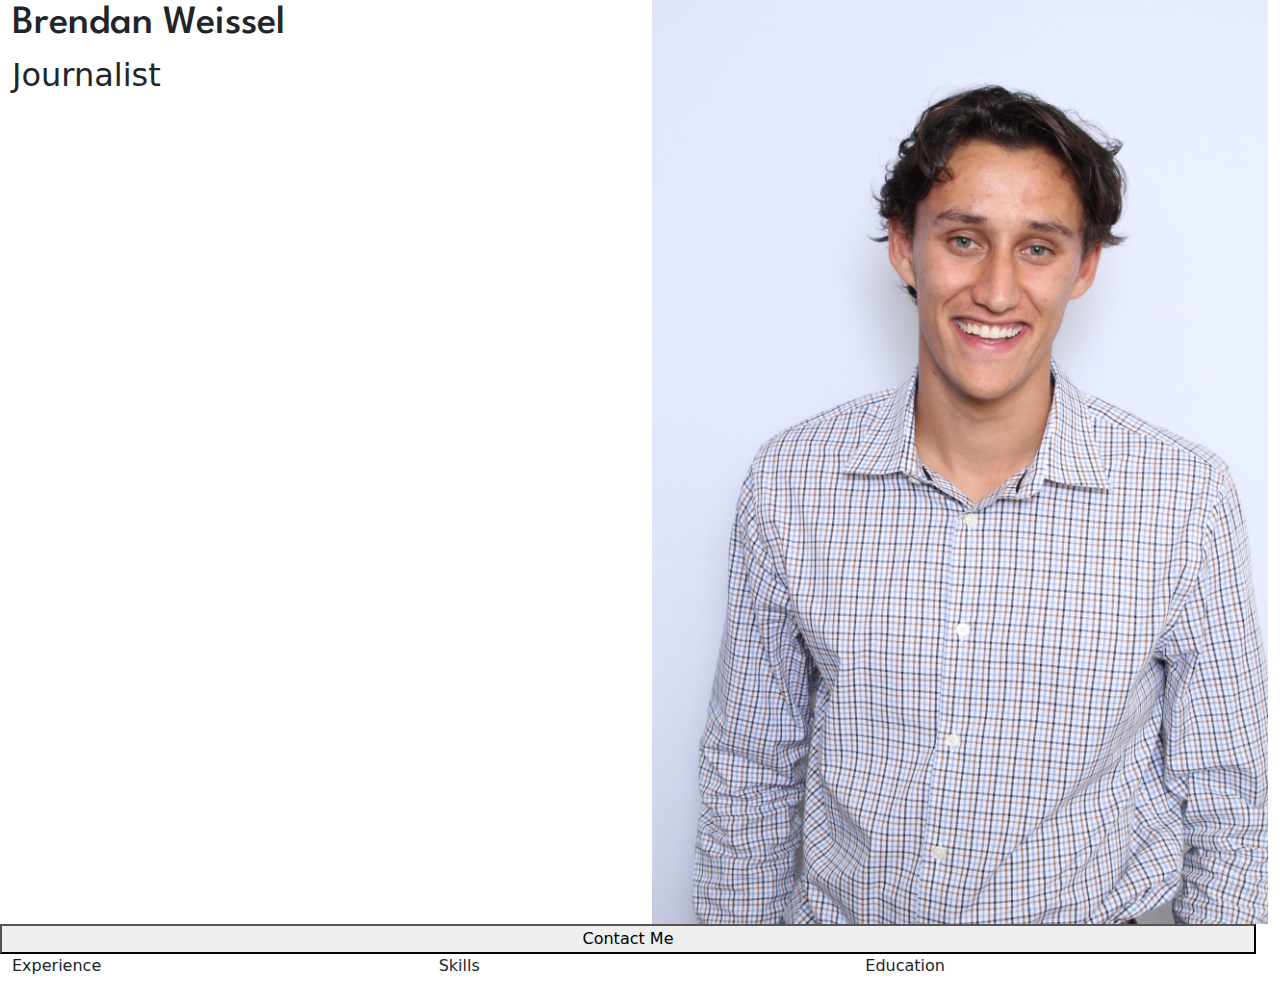
==== online-portfolio/index.html @ 73f27277 "start of online portfolio" ====
<!doctype html>
<html lang="en">
    <head>
        <meta charset="UTF-8" />
        <meta name="viewport" content="width=device-width, initial-scale=1" />

        <title>Brendan Weissel Portfolio</title>
        <link
            href="https://cdn.jsdelivr.net/npm/bootstrap@5.3.3/dist/css/bootstrap.min.css"
            rel="stylesheet"
            integrity="sha384-QWTKZyjpPEjISv5WaRU9OFeRpok6YctnYmDr5pNlyT2bRjXh0JMhjY6hW+ALEwIH"
            crossorigin="anonymous" />

        <link rel="preconnect" href="https://fonts.googleapis.com" />
        <link rel="preconnect" href="https://fonts.gstatic.com" crossorigin />
        <link
            href="https://fonts.googleapis.com/css2?family=League+Spartan:wght@100..900&display=swap"
            rel="stylesheet" />

        <link href="style.css" rel="stylesheet" />
    </head>

    <body>
        <div class="container-fluid">
            <div class="row">
                <div class="col-sm-6">
                    <h1>Brendan Weissel</h1>
                    <h2>Journalist</h2>
                </div>

                <div class="col-sm-6">
                    <img src="0362.JPG" alt="Brendan Weissel headshot" />
                </div>
                <div class="row">
                    <button>Contact Me</button>
                </div>
                <div class="col-sm-4">
                    <p>Experience</p>
                </div>
                <div class="col-sm-4">
                    <p>Skills</p>
                </div>
                <div class="col-sm-4">
                    <p>Education</p>
                </div>
            </div>
        </div>
    </body>
</html>
---- online-portfolio/style.css ----
/*
MY COLOR PALETTE
color 1: 868596
*/
img {
    width: 100%;
}

h1 {
    font-family: "League Spartan", serif;
}
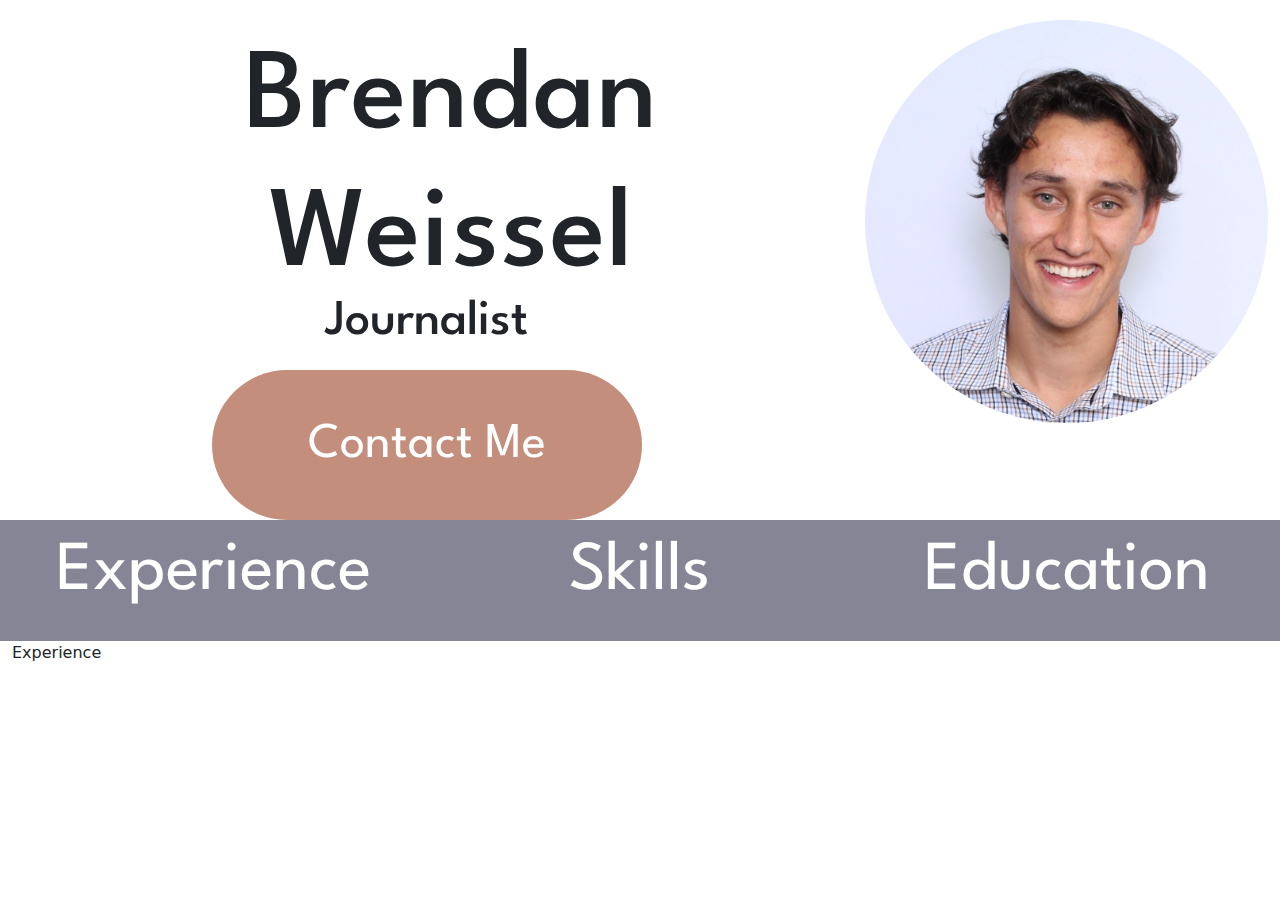
==== commit 24a3603e: "updated portfolio" ====
--- a/online-portfolio/index.html
+++ b/online-portfolio/index.html
@@ -14,7 +14,7 @@
         <link rel="preconnect" href="https://fonts.googleapis.com" />
         <link rel="preconnect" href="https://fonts.gstatic.com" crossorigin />
         <link
-            href="https://fonts.googleapis.com/css2?family=League+Spartan:wght@100..900&display=swap"
+            href="https://fonts.googleapis.com/css2?family=League+Spartan:wght@100..900&family=Montserrat:ital,wght@0,100..900;1,100..900&display=swap"
             rel="stylesheet" />
 
         <link href="style.css" rel="stylesheet" />
@@ -23,17 +23,16 @@
     <body>
         <div class="container-fluid">
             <div class="row">
-                <div class="col-sm-6">
+                <div class="col-sm-8">
                     <h1>Brendan Weissel</h1>
                     <h2>Journalist</h2>
+                    <button>Contact Me</button>
                 </div>
-
-                <div class="col-sm-6">
+                <div class="col-sm-4">
                     <img src="0362.JPG" alt="Brendan Weissel headshot" />
                 </div>
-                <div class="row">
-                    <button>Contact Me</button>
-                </div>
+            </div>
+            <div class="row" id="intro">
                 <div class="col-sm-4">
                     <p>Experience</p>
                 </div>
@@ -45,5 +44,9 @@
                 </div>
             </div>
         </div>
+
+        <div class="container-fluid" id="sections">
+            <div class="col"><p>Experience</p></div>
+        </div>
     </body>
 </html>
--- a/online-portfolio/style.css
+++ b/online-portfolio/style.css
@@ -1,11 +1,59 @@
 /*
 MY COLOR PALETTE
-color 1: 868596
+color 1: #868596 gray
+color 2: #c48e7c brownish
 */
-img {
-    width: 100%;
+
+@media {
+    img {
+        width: 100%;
+        border-radius: 50%;
+        margin: 20px 0px 20px 0px;
+    }
+
+    h1 {
+        font-family: "League Spartan", serif;
+        font-size: 115px;
+        margin: 30px 0px -24px 50px;
+        text-align: center;
+        letter-spacing: 2px
+    }
+    h2 {
+        font-family: "League Spartan", serif;
+        padding: 10px;
+        font-size: 50px;
+        text-align: center;
+    }
+
+    #intro {
+        background-color: #868596;
+        color: white;
+        font-family: "League Spartan", serif;
+        text-align-last: center;
+        font-size: 70px;
+border: none;
+        
+    }
+
+    button {
+        background-color: #c48e7c;
+        color: white;
+        font-family: "League Spartan", serif;
+        border-radius: 100px;
+        width: 430px;
+        padding: 20px;
+        font-size: 50px;
+        height: 150px;
+  border: none; 
+margin: 0px auto 0px auto;
+        display: block;
+}
+    }
+
+    button:hover {
+        background-color: #372b2c;
+    }
 }
 
-h1 {
-    font-family: "League Spartan", serif;
+@media (min-width: 576px) {
 }
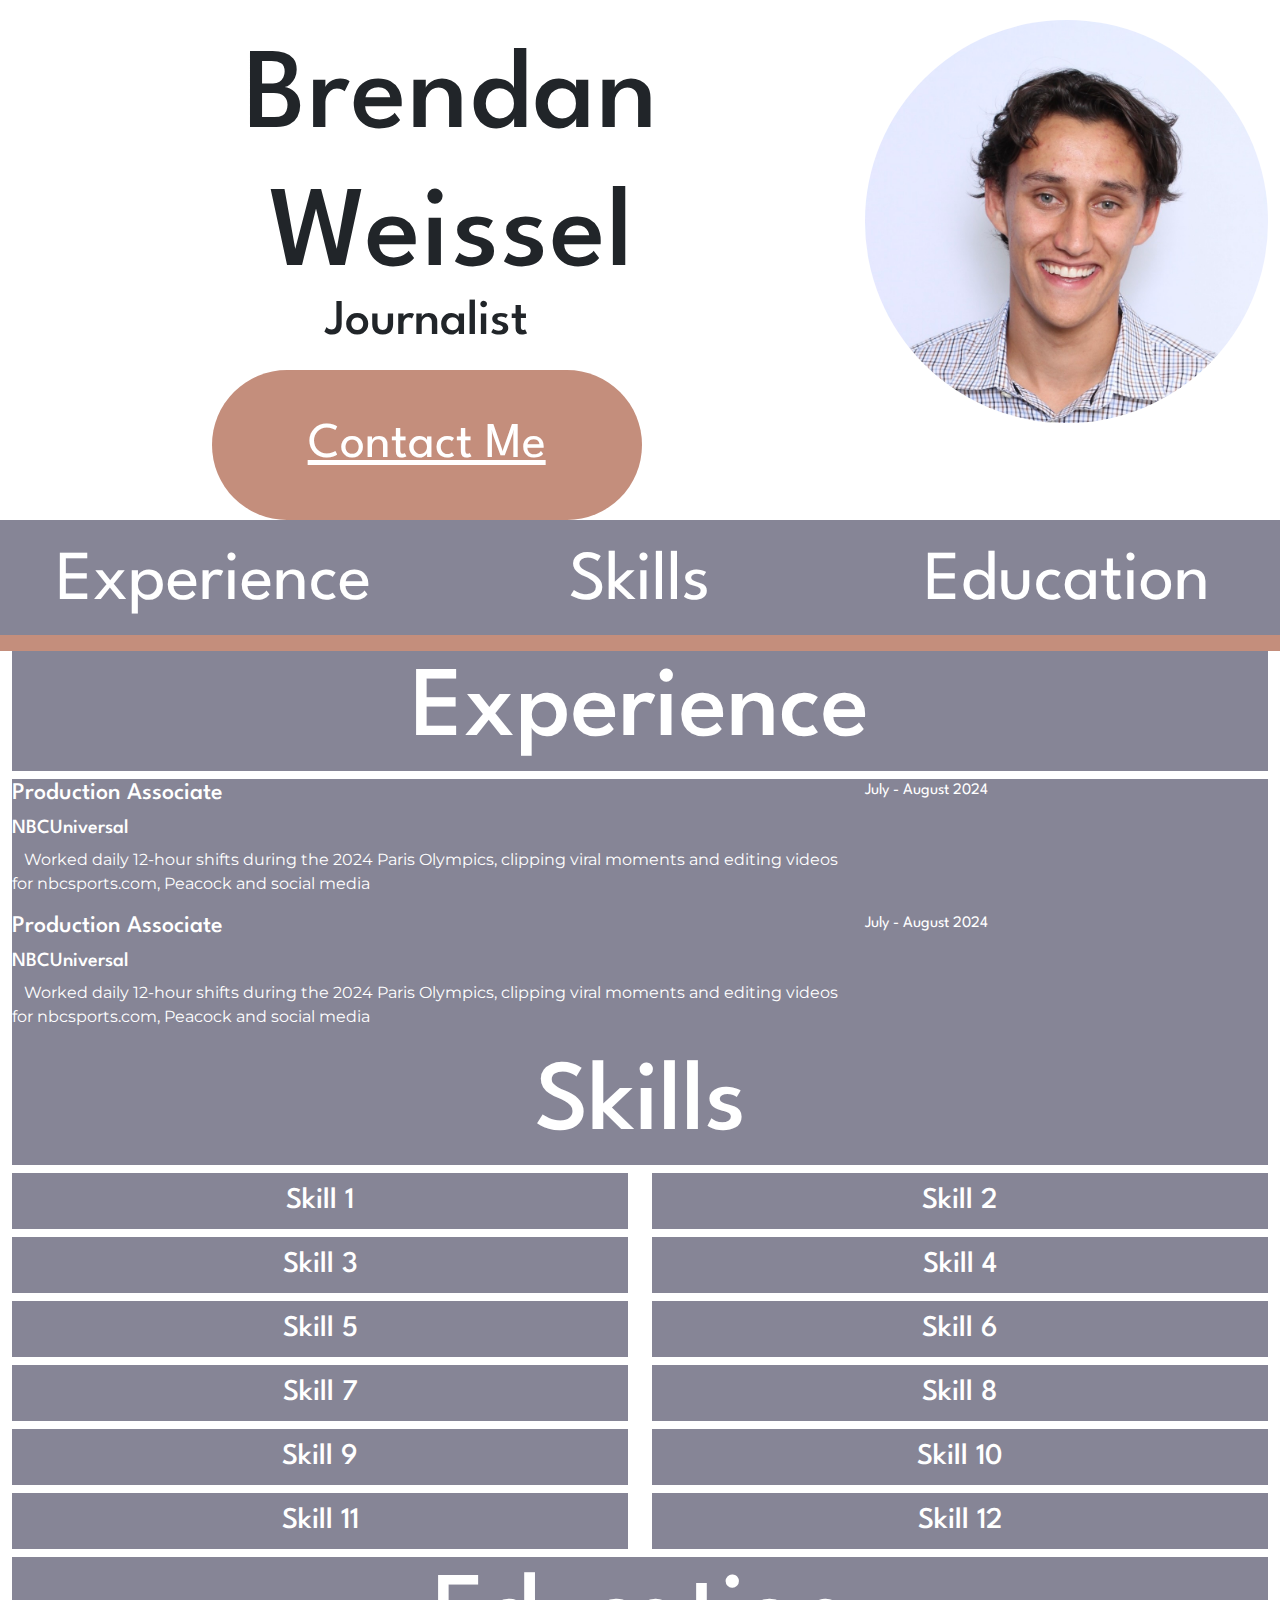
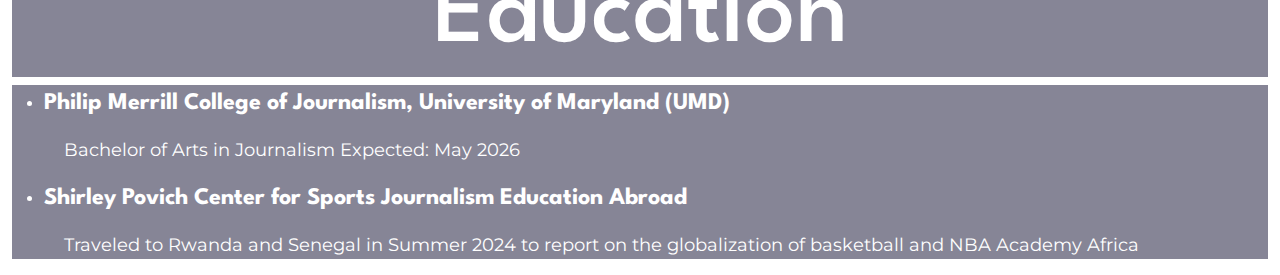
==== commit 0a60f8a2: "updated portfolio" ====
--- a/online-portfolio/index.html
+++ b/online-portfolio/index.html
@@ -26,27 +26,103 @@
                 <div class="col-sm-8">
                     <h1>Brendan Weissel</h1>
                     <h2>Journalist</h2>
-                    <button>Contact Me</button>
+                    <a href="mailto:weisselb@terpmail.umd.edu" class="button">Contact Me</a>
                 </div>
                 <div class="col-sm-4">
                     <img src="0362.JPG" alt="Brendan Weissel headshot" />
                 </div>
             </div>
             <div class="row" id="intro">
-                <div class="col-sm-4">
-                    <p>Experience</p>
-                </div>
-                <div class="col-sm-4">
+                <div class="col-sm-4" id="experience"><p>Experience</p></div>
+                <div class="col-sm-4" id="skills">
                     <p>Skills</p>
                 </div>
-                <div class="col-sm-4">
+                <div class="col-sm-4" id="education">
                     <p>Education</p>
                 </div>
             </div>
         </div>
 
+        <div class="container-fluid">
+            <div class="col-sm-12"><h3 class="experience">Experience</h3></div>
+
+            <div class="experience-section">
+                <div class="row">
+                    <div class="col-sm-8">
+                        <h4 class="job-title">Production Associate</h4>
+                        <h5 class="company">NBCUniversal</h5>
+                        <p class="description">
+                            Worked daily 12-hour shifts during the 2024 Paris Olympics, clipping viral moments and
+                            editing videos for nbcsports.com, Peacock and social media
+                        </p>
+                    </div>
+                    <div class="col-sm-4">
+                        <p class="job-date">July - August 2024</p>
+                    </div>
+                </div>
+
+                <!-- Second job entry -->
+                <div class="row">
+                    <div class="col-sm-8">
+                        <h4 class="job-title">Production Associate</h4>
+                        <h5 class="company">NBCUniversal</h5>
+                        <p class="description">
+                            Worked daily 12-hour shifts during the 2024 Paris Olympics, clipping viral moments and
+                            editing videos for nbcsports.com, Peacock and social media
+                        </p>
+                    </div>
+                    <div class="col-sm-4">
+                        <p class="job-date">July - August 2024</p>
+                    </div>
+                </div>
+
+                <!-- ADD JOBS HERE -->
+            </div>
+        </div>
+
         <div class="container-fluid" id="sections">
-            <div class="col"><p>Experience</p></div>
+            <div class="col-sm-12"><h3>Skills</h3></div>
+
+            <div class="skills-section">
+                <div class="row">
+                    <div class="col-md-6 text-center">
+                        <h6>Skill 1</h6>
+                        <h6>Skill 3</h6>
+                        <h6>Skill 5</h6>
+                        <h6>Skill 7</h6>
+                        <h6>Skill 9</h6>
+                        <h6>Skill 11</h6>
+                    </div>
+                    <div class="col-md-6 text-center">
+                        <h6>Skill 2</h6>
+                        <h6>Skill 4</h6>
+                        <h6>Skill 6</h6>
+                        <h6>Skill 8</h6>
+                        <h6>Skill 10</h6>
+                        <h6>Skill 12</h6>
+                    </div>
+                </div>
+            </div>
+        </div>
+
+        <div class="container-fluid">
+            <div class="col-sm-12"><h3>Education</h3></div>
+
+            <div class="education-section">
+                <ul class="education-list">
+                    <li>
+                        <p class="schoolname">Philip Merrill College of Journalism, University of Maryland (UMD)</p>
+                        <p class="degree">Bachelor of Arts in Journalism Expected: May 2026</p>
+                    </li>
+                    <li>
+                        <p class="schoolname">Shirley Povich Center for Sports Journalism Education Abroad</p>
+                        <p class="degree">
+                            Traveled to Rwanda and Senegal in Summer 2024 to report on the globalization of basketball
+                            and NBA Academy Africa
+                        </p>
+                    </li>
+                </ul>
+            </div>
         </div>
     </body>
 </html>
--- a/online-portfolio/style.css
+++ b/online-portfolio/style.css
@@ -3,7 +3,6 @@
 color 1: #868596 gray
 color 2: #c48e7c brownish
 */
-
 @media {
     img {
         width: 100%;
@@ -16,7 +15,7 @@
         font-size: 115px;
         margin: 30px 0px -24px 50px;
         text-align: center;
-        letter-spacing: 2px
+        letter-spacing: 2px;
     }
     h2 {
         font-family: "League Spartan", serif;
@@ -25,17 +24,38 @@
         text-align: center;
     }
 
+    h3 {
+        font-size: 100px;
+        text-align: center;
+        font-family: "League Spartan", serif;
+        background-color: #868596;
+        color: white;
+    }
+
+    h6 {
+        font-family: "League Spartan", serif;
+        padding: 10px;
+        font-size: 30px;
+        text-align: center;
+        background-color: #868596;
+        color: white;
+    }
+
     #intro {
         background-color: #868596;
         color: white;
         font-family: "League Spartan", serif;
-        text-align-last: center;
+        text-align: center;
         font-size: 70px;
-border: none;
-        
+        border-bottom: 16px solid #c48e7c;
     }
 
-    button {
+    #intro p {
+        padding: 10px 0px 0px 0px;
+        margin: 0px;
+    }
+
+    .button {
         background-color: #c48e7c;
         color: white;
         font-family: "League Spartan", serif;
@@ -44,16 +64,84 @@
         padding: 20px;
         font-size: 50px;
         height: 150px;
-  border: none; 
-margin: 0px auto 0px auto;
+        border: none;
+        margin: 0px auto 0px auto;
         display: block;
-}
+        text-align: center;
+        line-height: 110px;
     }
 
-    button:hover {
+    .button:hover {
         background-color: #372b2c;
     }
+
+    .button:active {
+        background-color: #4169e1;
+    }
+
+    .experience-section {
+        background-color: #868596;
+        padding: none;
+        margin: none;
+    }
+
+    .job-title {
+        font-family: "League Spartan", serif;
+        color: white;
+    }
+
+    .company {
+        font-family: "League Spartan", serif;
+        color: white;
+    }
+
+    .description {
+        font-family: "Montserrat", sans-serif;
+        color: white;
+        text-indent: 12px;
+    }
+
+    .job-date {
+        font-family: "League Spartan", serif;
+        color: white;
+    }
+
+    .skillright {
+        display: flex;
+        justify-content: flex-start;
+    }
+
+    .skillsleft {
+        display: flex;
+        justify-content: flex-end;
+    }
+
+    .schoolname {
+        color: white;
+        font-family: "League Spartan", serif;
+        font-size: 24px;
+        font-weight: bold;
+    }
+
+    .degree {
+        color: white;
+        font-family: "Montserrat", sans-serif;
+        font-size: 18px;
+        padding-left: 20px;
+    }
+
+    .education-section {
+        background-color: #868596;
+    }
+
+    .education-list li {
+        color: white;
+    }
+
+    .education-list {
+        list-style-type: disc;
+    }
+
+    @media (min-width: 576px) {
+    }
 }
-
-@media (min-width: 576px) {
-}
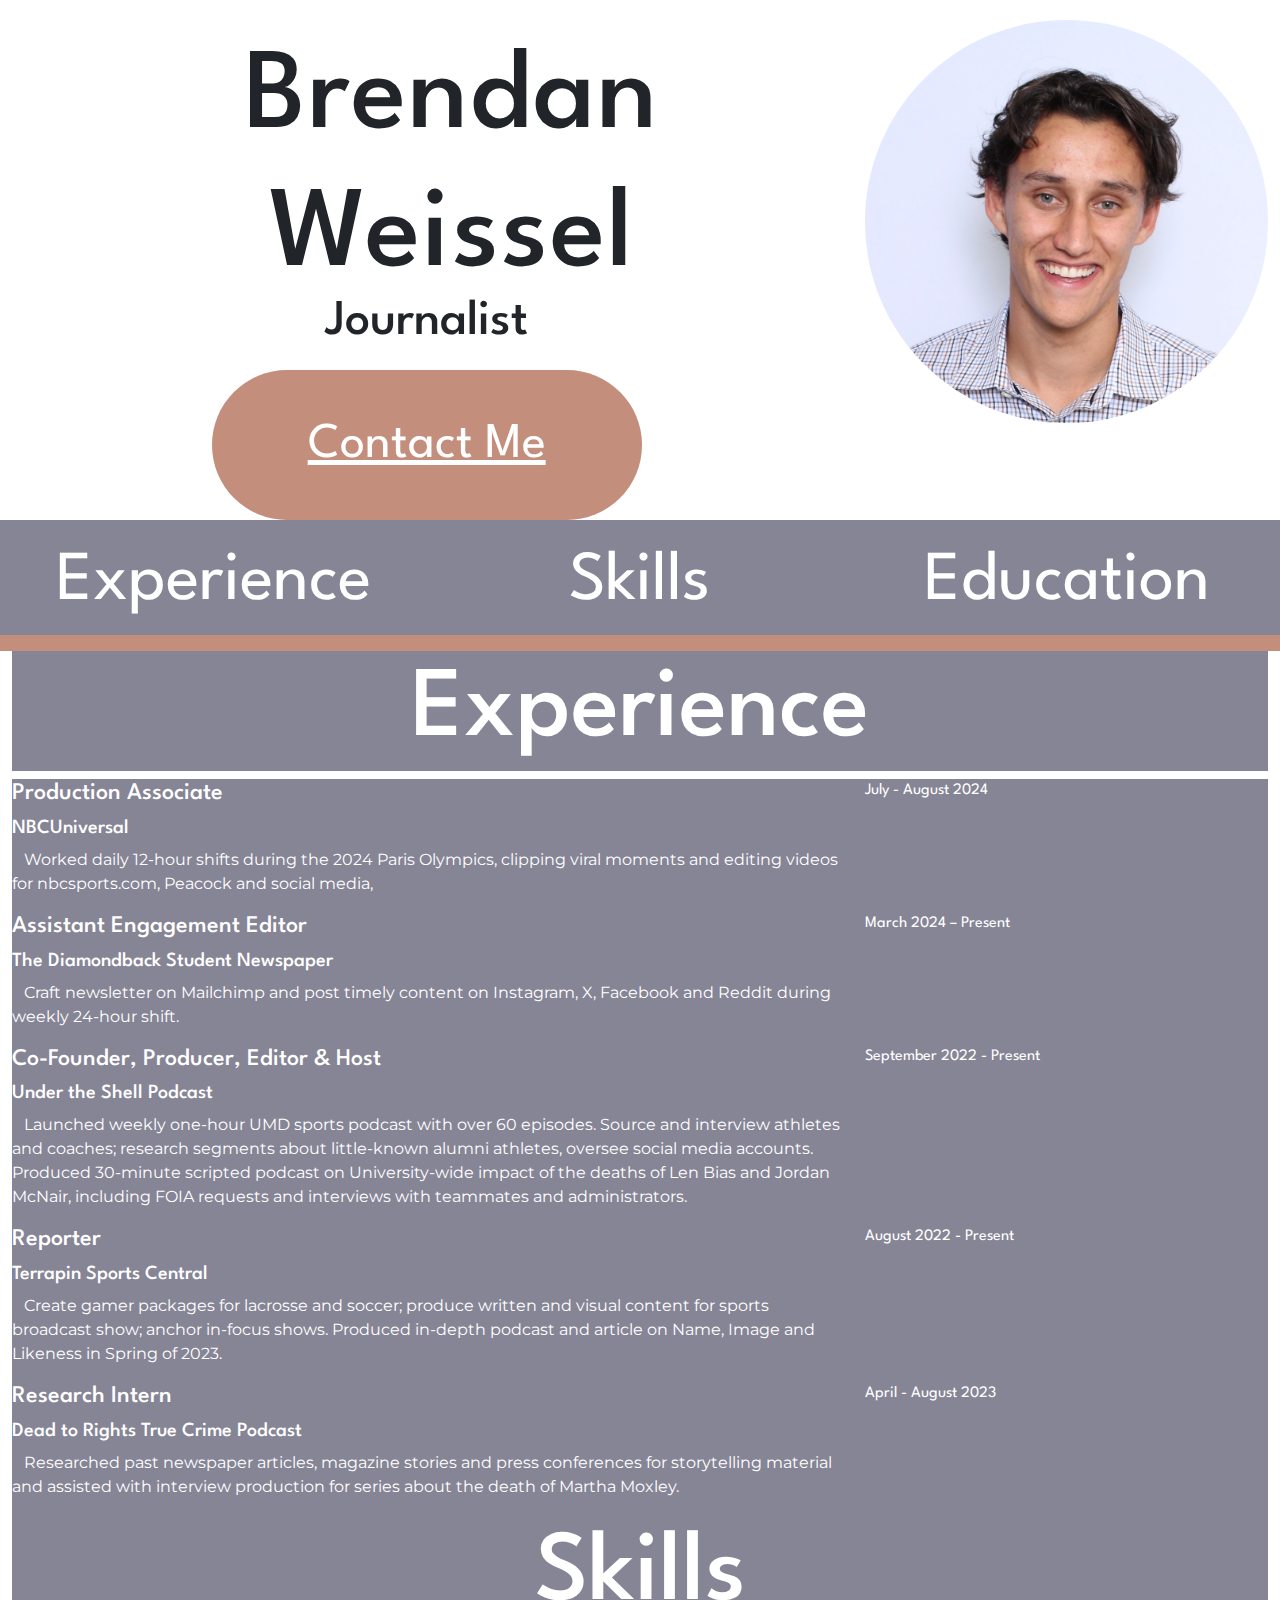
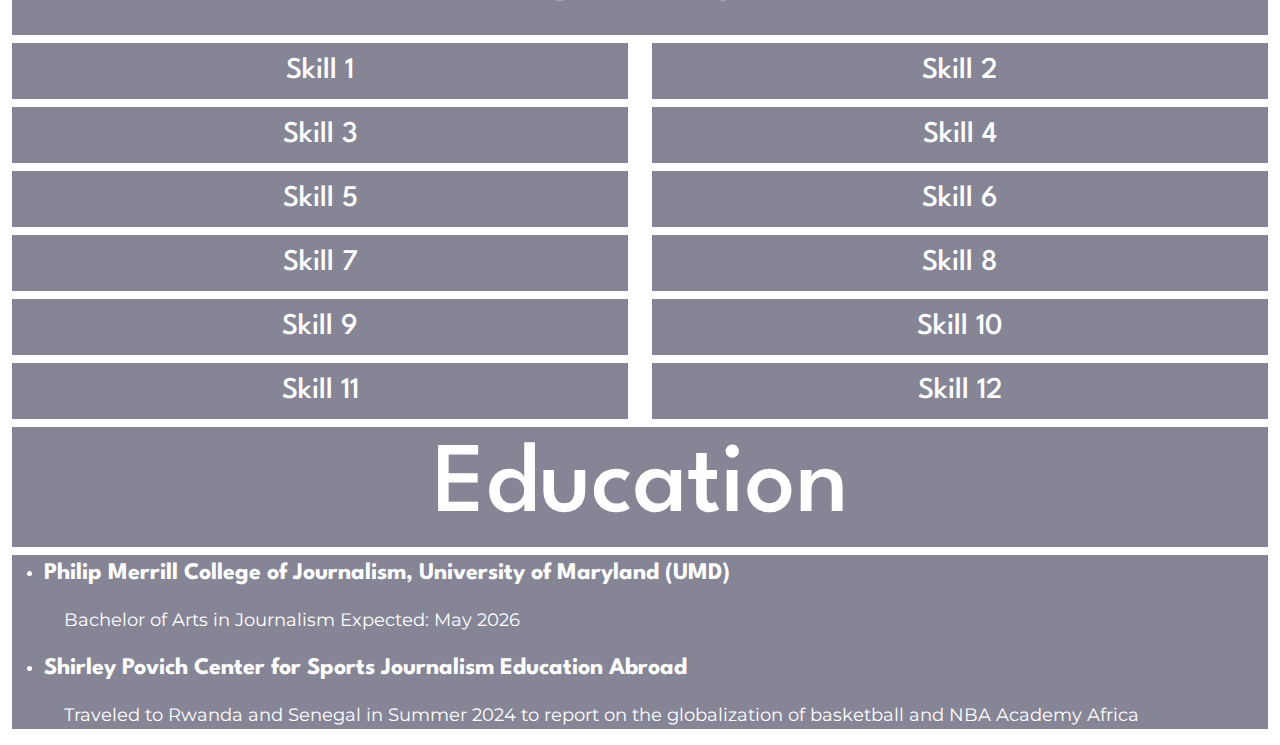
==== commit 1d2b2d6b: "jobs inserted" ====
--- a/online-portfolio/index.html
+++ b/online-portfolio/index.html
@@ -53,7 +53,7 @@
                         <h5 class="company">NBCUniversal</h5>
                         <p class="description">
                             Worked daily 12-hour shifts during the 2024 Paris Olympics, clipping viral moments and
-                            editing videos for nbcsports.com, Peacock and social media
+                            editing videos for nbcsports.com, Peacock and social media,
                         </p>
                     </div>
                     <div class="col-sm-4">
@@ -61,22 +61,65 @@
                     </div>
                 </div>
 
-                <!-- Second job entry -->
                 <div class="row">
                     <div class="col-sm-8">
-                        <h4 class="job-title">Production Associate</h4>
-                        <h5 class="company">NBCUniversal</h5>
+                        <h4 class="job-title">Assistant Engagement Editor</h4>
+                        <h5 class="company">The Diamondback Student Newspaper</h5>
                         <p class="description">
-                            Worked daily 12-hour shifts during the 2024 Paris Olympics, clipping viral moments and
-                            editing videos for nbcsports.com, Peacock and social media
+                            Craft newsletter on Mailchimp and post timely content on Instagram, X, Facebook and Reddit
+                            during weekly 24-hour shift.
                         </p>
                     </div>
                     <div class="col-sm-4">
-                        <p class="job-date">July - August 2024</p>
+                        <p class="job-date">March 2024 – Present</p>
                     </div>
                 </div>
 
-                <!-- ADD JOBS HERE -->
+                <div class="row">
+                    <div class="col-sm-8">
+                        <h4 class="job-title">Co-Founder, Producer, Editor & Host</h4>
+                        <h5 class="company">Under the Shell Podcast</h5>
+                        <p class="description">
+                            Launched weekly one-hour UMD sports podcast with over 60 episodes. Source and interview
+                            athletes and coaches; research segments about little-known alumni athletes, oversee social
+                            media accounts. Produced 30-minute scripted podcast on University-wide impact of the deaths
+                            of Len Bias and Jordan McNair, including FOIA requests and interviews with teammates and
+                            administrators.
+                        </p>
+                    </div>
+                    <div class="col-sm-4">
+                        <p class="job-date">September 2022 - Present</p>
+                    </div>
+                </div>
+
+                <div class="row">
+                    <div class="col-sm-8">
+                        <h4 class="job-title">Reporter</h4>
+                        <h5 class="company">Terrapin Sports Central</h5>
+                        <p class="description">
+                            Create gamer packages for lacrosse and soccer; produce written and visual content for sports
+                            broadcast show; anchor in-focus shows. Produced in-depth podcast and article on Name, Image
+                            and Likeness in Spring of 2023.
+                        </p>
+                    </div>
+                    <div class="col-sm-4">
+                        <p class="job-date">August 2022 - Present</p>
+                    </div>
+                </div>
+
+                <div class="row">
+                    <div class="col-sm-8">
+                        <h4 class="job-title">Research Intern</h4>
+                        <h5 class="company">Dead to Rights True Crime Podcast</h5>
+                        <p class="description">
+                            Researched past newspaper articles, magazine stories and press conferences for storytelling
+                            material and assisted with interview production for series about the death of Martha Moxley.
+                        </p>
+                    </div>
+                    <div class="col-sm-4">
+                        <p class="job-date">April - August 2023</p>
+                    </div>
+                </div>
             </div>
         </div>
 
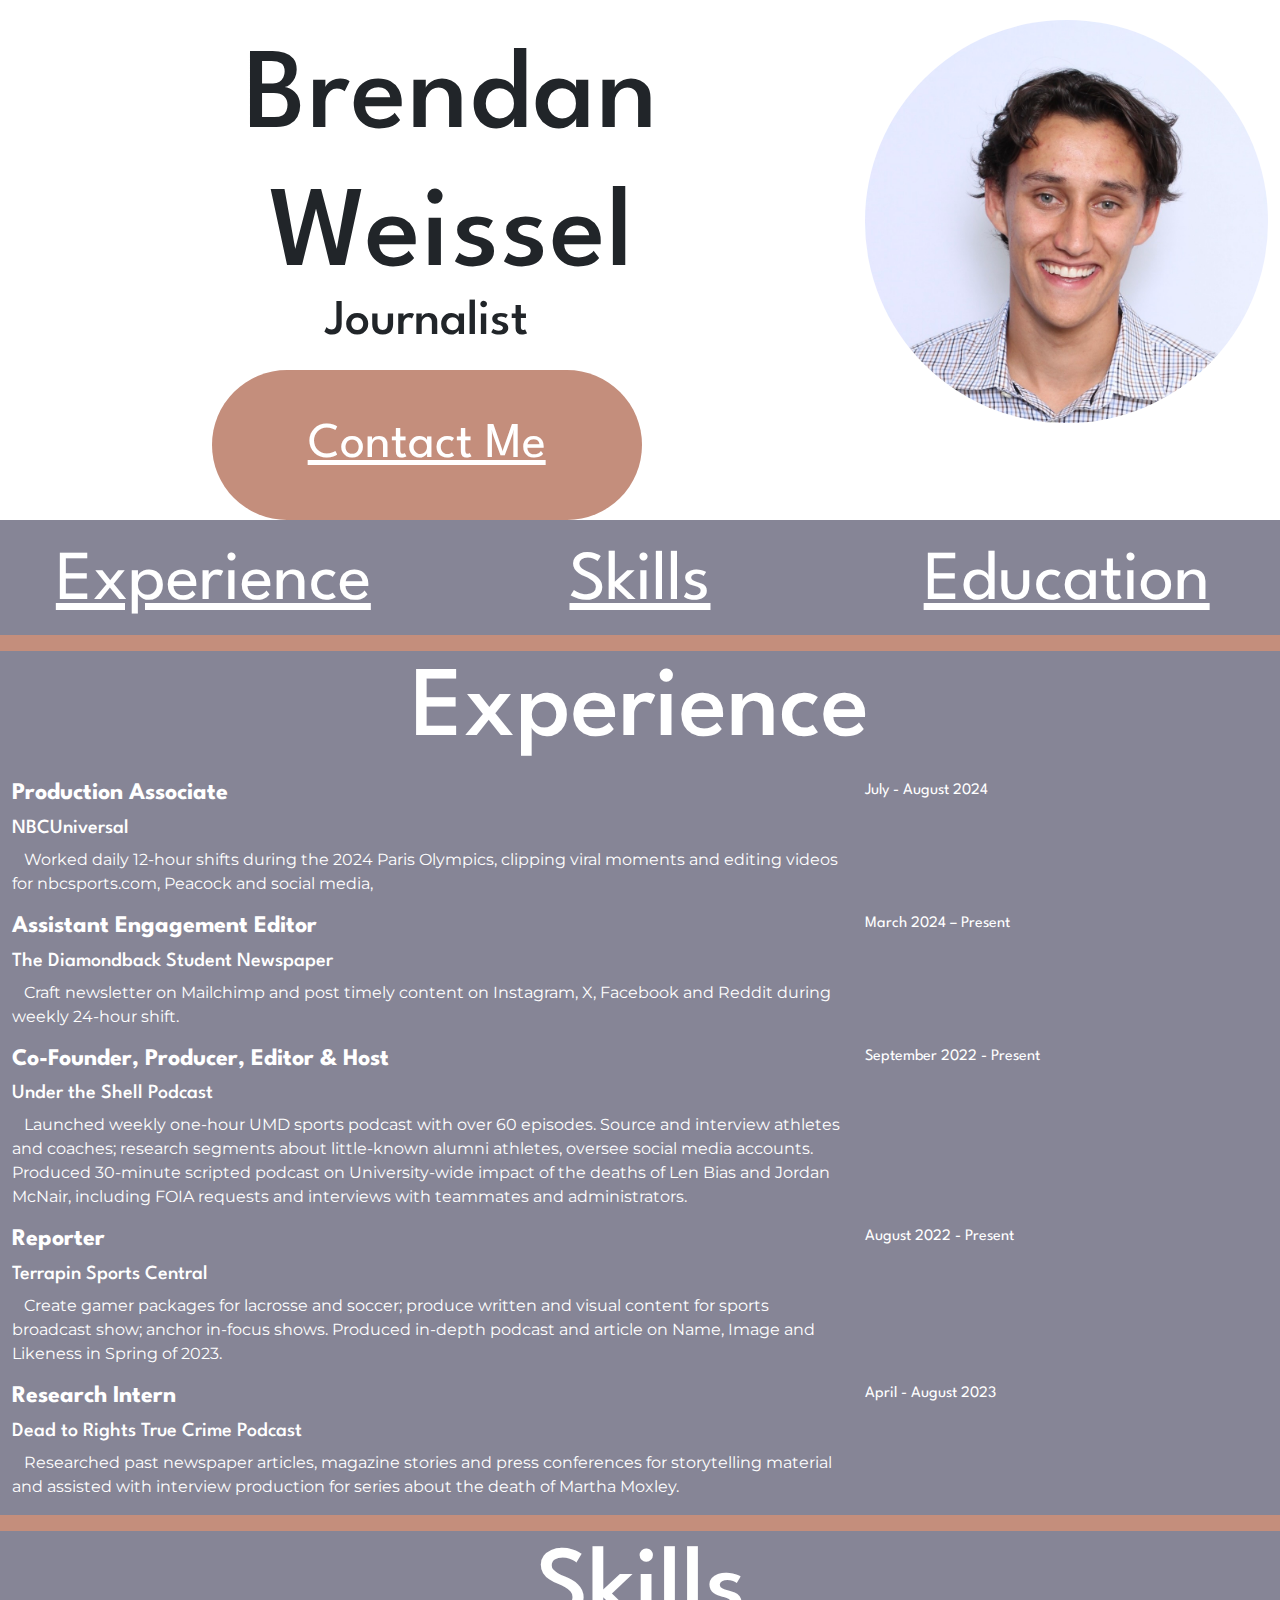
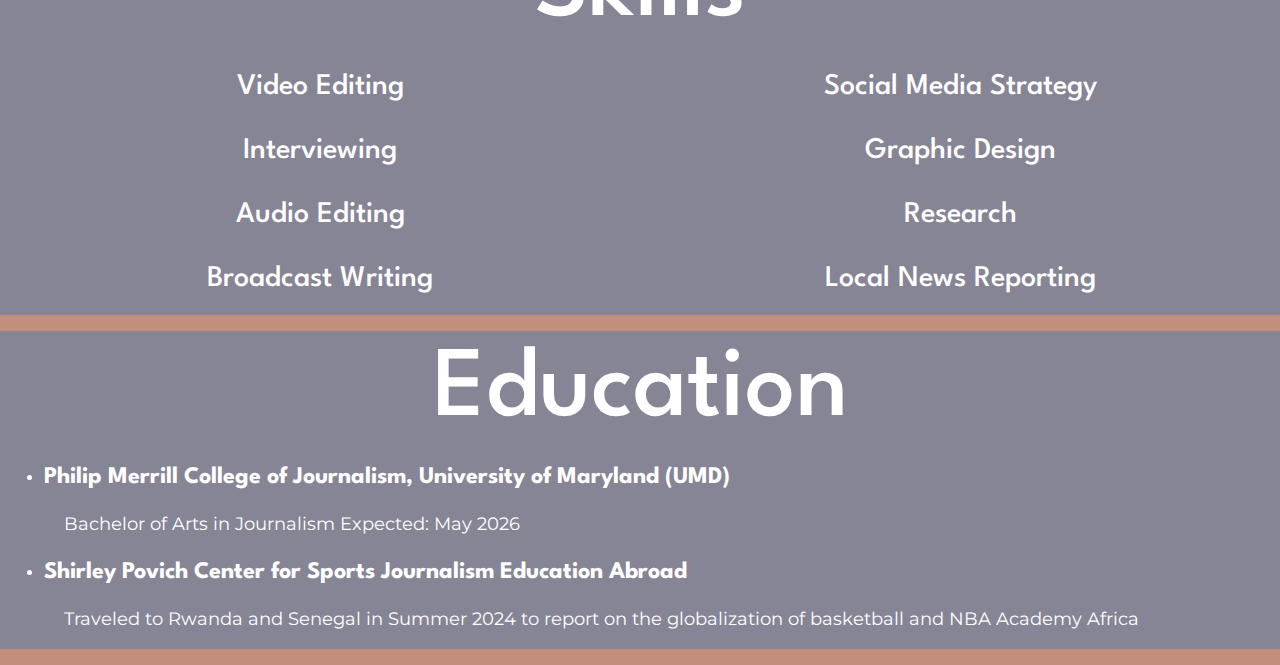
==== commit 41f97c6f: "final draft of portfolio" ====
--- a/online-portfolio/index.html
+++ b/online-portfolio/index.html
@@ -20,9 +20,10 @@
         <link href="style.css" rel="stylesheet" />
     </head>
 
+    <!-- INTRO -->
     <body>
         <div class="container-fluid">
-            <div class="row">
+            <div class="row" id="namebutton">
                 <div class="col-sm-8">
                     <h1>Brendan Weissel</h1>
                     <h2>Journalist</h2>
@@ -33,18 +34,26 @@
                 </div>
             </div>
             <div class="row" id="intro">
-                <div class="col-sm-4" id="experience"><p>Experience</p></div>
+                <div class="col-sm-4" id="experience">
+                    <p><a href="#experience-section">Experience</a></p>
+                </div>
                 <div class="col-sm-4" id="skills">
-                    <p>Skills</p>
+                    <p><a href="#skills-section">Skills</a></p>
                 </div>
                 <div class="col-sm-4" id="education">
-                    <p>Education</p>
+                    <p><a href="#education-section">Education</a></p>
                 </div>
             </div>
         </div>
 
-        <div class="container-fluid">
-            <div class="col-sm-12"><h3 class="experience">Experience</h3></div>
+        <!-- EXPERIENCE -->
+
+        <div class="container-fluid content">
+            <div class="row">
+                <div class="col-sm-12">
+                    <h3 id="experience-section">Experience</h3>
+                </div>
+            </div>
 
             <div class="experience-section">
                 <div class="row">
@@ -123,48 +132,60 @@
             </div>
         </div>
 
-        <div class="container-fluid" id="sections">
-            <div class="col-sm-12"><h3>Skills</h3></div>
+        <!-- SKILLS -->
+
+        <div class="container-fluid content">
+            <div class="row">
+                <div class="col-sm-12">
+                    <h3 id="skills-section">Skills</h3>
+                </div>
+            </div>
 
             <div class="skills-section">
                 <div class="row">
                     <div class="col-md-6 text-center">
-                        <h6>Skill 1</h6>
-                        <h6>Skill 3</h6>
-                        <h6>Skill 5</h6>
-                        <h6>Skill 7</h6>
-                        <h6>Skill 9</h6>
-                        <h6>Skill 11</h6>
+                        <h6>Video Editing</h6>
+                        <h6>Interviewing</h6>
+                        <h6>Audio Editing</h6>
+                        <h6>Broadcast Writing</h6>
                     </div>
                     <div class="col-md-6 text-center">
-                        <h6>Skill 2</h6>
-                        <h6>Skill 4</h6>
-                        <h6>Skill 6</h6>
-                        <h6>Skill 8</h6>
-                        <h6>Skill 10</h6>
-                        <h6>Skill 12</h6>
+                        <h6>Social Media Strategy</h6>
+                        <h6>Graphic Design</h6>
+                        <h6>Research</h6>
+                        <h6>Local News Reporting</h6>
                     </div>
                 </div>
             </div>
         </div>
 
-        <div class="container-fluid">
-            <div class="col-sm-12"><h3>Education</h3></div>
+        <!-- EDUCATION -->
+
+        <div class="container-fluid content">
+            <div class="row">
+                <div class="col-sm-12" id="education-section"><h3>Education</h3></div>
+            </div>
 
             <div class="education-section">
-                <ul class="education-list">
-                    <li>
-                        <p class="schoolname">Philip Merrill College of Journalism, University of Maryland (UMD)</p>
-                        <p class="degree">Bachelor of Arts in Journalism Expected: May 2026</p>
-                    </li>
-                    <li>
-                        <p class="schoolname">Shirley Povich Center for Sports Journalism Education Abroad</p>
-                        <p class="degree">
-                            Traveled to Rwanda and Senegal in Summer 2024 to report on the globalization of basketball
-                            and NBA Academy Africa
-                        </p>
-                    </li>
-                </ul>
+                <div class="row">
+                    <div class="col-sm-12">
+                        <ul class="education-list">
+                            <li>
+                                <p class="schoolname">
+                                    Philip Merrill College of Journalism, University of Maryland (UMD)
+                                </p>
+                                <p class="degree">Bachelor of Arts in Journalism Expected: May 2026</p>
+                            </li>
+                            <li>
+                                <p class="schoolname">Shirley Povich Center for Sports Journalism Education Abroad</p>
+                                <p class="degree">
+                                    Traveled to Rwanda and Senegal in Summer 2024 to report on the globalization of
+                                    basketball and NBA Academy Africa
+                                </p>
+                            </li>
+                        </ul>
+                    </div>
+                </div>
             </div>
         </div>
     </body>
--- a/online-portfolio/style.css
+++ b/online-portfolio/style.css
@@ -28,7 +28,6 @@
         font-size: 100px;
         text-align: center;
         font-family: "League Spartan", serif;
-        background-color: #868596;
         color: white;
     }
 
@@ -37,7 +36,6 @@
         padding: 10px;
         font-size: 30px;
         text-align: center;
-        background-color: #868596;
         color: white;
     }
 
@@ -53,6 +51,15 @@
     #intro p {
         padding: 10px 0px 0px 0px;
         margin: 0px;
+    }
+
+    #intro a {
+        color: white;
+        text-decoration: underline;
+    }
+
+    #intro a:hover {
+        color: #c48e7c;
     }
 
     .button {
@@ -80,7 +87,6 @@
     }
 
     .experience-section {
-        background-color: #868596;
         padding: none;
         margin: none;
     }
@@ -88,6 +94,7 @@
     .job-title {
         font-family: "League Spartan", serif;
         color: white;
+        font-weight: bold;
     }
 
     .company {
@@ -130,10 +137,6 @@
         padding-left: 20px;
     }
 
-    .education-section {
-        background-color: #868596;
-    }
-
     .education-list li {
         color: white;
     }
@@ -141,7 +144,155 @@
     .education-list {
         list-style-type: disc;
     }
-
-    @media (min-width: 576px) {
+    .content {
+        background-color: #868596;
+        border-bottom: 16px solid #c48e7c;
     }
 }
+
+/* MOBILE */
+@media (max-width: 768px) {
+    img {
+        width: 100%;
+        max-width: 300px;
+        border-radius: 50%;
+        margin: 15px auto;
+        display: block;
+    }
+
+    h1 {
+        font-size: 46px;
+        margin: 20px 0 0 0;
+        letter-spacing: 1px;
+    }
+
+    h2 {
+        font-size: 28px;
+        padding: 5px;
+    }
+
+    h3 {
+        font-size: 38px;
+        padding: 15px 0;
+    }
+
+    h6 {
+        font-size: 18px;
+        padding: 8px;
+    }
+
+    #intro {
+        font-size: 24px;
+    }
+
+    #intro p {
+        padding: 8px 0;
+    }
+
+    #intro a {
+        display: block;
+        padding: 5px 0;
+    }
+
+    .button {
+        width: 250px;
+        height: auto;
+        padding: 15px 10px;
+        font-size: 22px;
+        border-radius: 50px;
+        line-height: normal;
+        margin: 15px auto;
+    }
+
+    .job-title {
+        font-size: 20px;
+        margin-top: 15px;
+        margin-bottom: 5px;
+    }
+
+    .company {
+        font-size: 18px;
+        margin-bottom: 8px;
+    }
+
+    .description {
+        font-size: 16px;
+        line-height: 1.5;
+    }
+
+    .job-date {
+        text-align: left;
+        font-size: 16px;
+        padding-top: 5px;
+        margin-bottom: 10px;
+    }
+
+    .schoolname {
+        font-size: 20px;
+    }
+
+    .degree {
+        font-size: 16px;
+        padding-left: 5px;
+    }
+
+    .education-list {
+        padding-left: 20px;
+    }
+
+    .education-list li {
+        margin-bottom: 15px;
+    }
+
+    .content {
+        padding-bottom: 15px;
+    }
+
+    .container-fluid {
+        padding-left: 15px;
+        padding-right: 15px;
+    }
+}
+
+/* TABLET */
+
+@media (min-width: 768px) and (max-width: 992px) {
+    h1 {
+        font-size: 70px;
+        margin: 25px 0 -15px 0;
+    }
+
+    h2 {
+        font-size: 36px;
+    }
+
+    h3 {
+        font-size: 60px;
+    }
+
+    .button {
+        width: 350px;
+        font-size: 36px;
+        height: auto;
+        line-height: normal;
+        padding: 20px;
+    }
+
+    #intro {
+        font-size: 40px;
+    }
+
+    .job-title {
+        font-size: 24px;
+    }
+
+    .company {
+        font-size: 20px;
+    }
+
+    img {
+        max-width: 90%;
+        margin: 20px auto;
+        display: block;
+    }
+}
